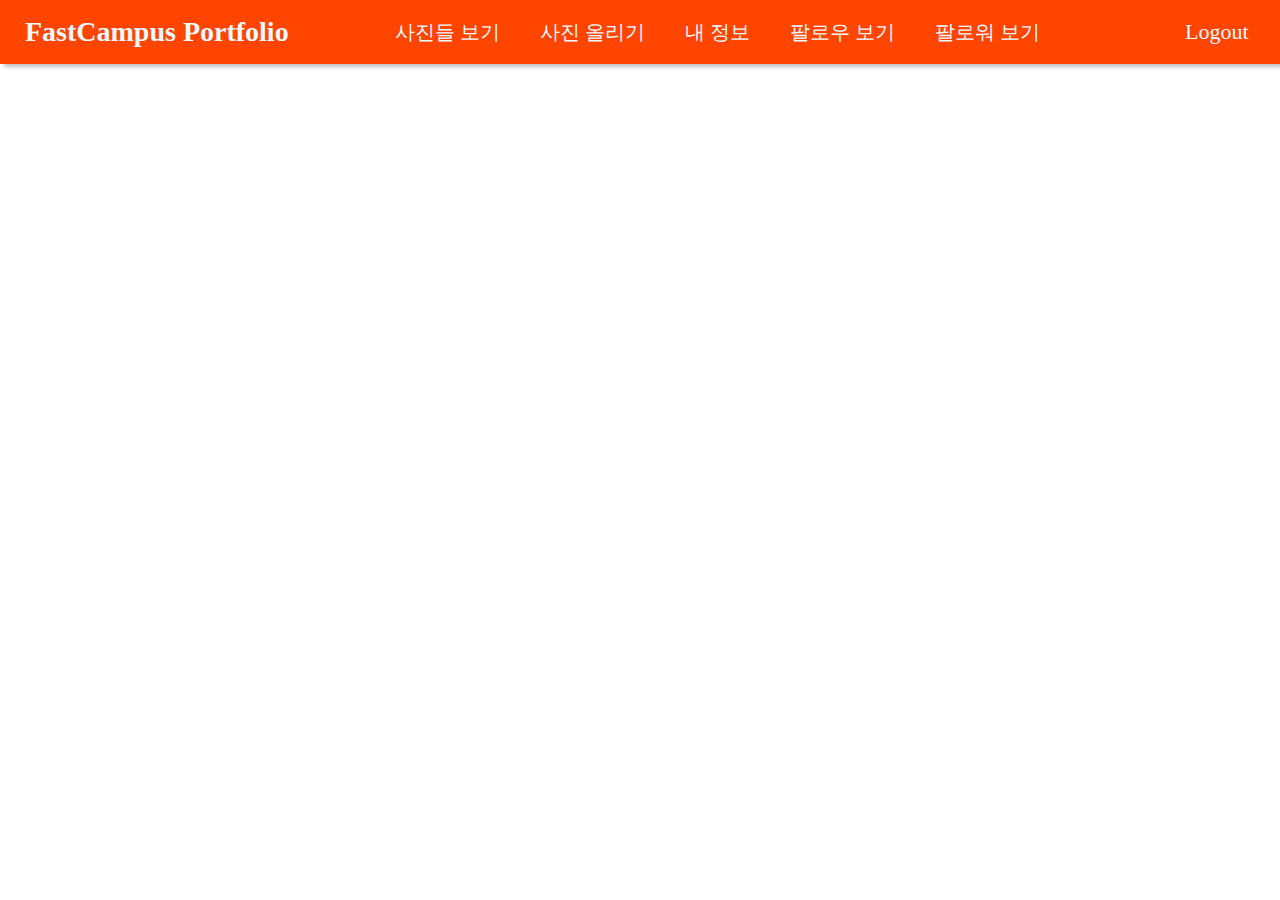
==== css 실습과제/index.html @ 95ad6a4d "add navbar" ====
<!DOCTYPE html>
<html lang="en">
  <head>
    <meta charset="UTF-8" />
    <meta http-equiv="X-UA-Compatible" content="IE=edge" />
    <meta name="viewport" content="width=device-width, initial-scale=1.0" />
    <link rel="stylesheet" href="reset.css" />
    <link rel="stylesheet" href="style.css" />
    <title>Document</title>
  </head>
  <body>
    <header>
      <nav class="navbar">
        <h1 class="navbar-logo">FastCampus Portfolio</h1>
        <ul class="navbar-menu">
          <li>사진들 보기</li>
          <li>사진 올리기</li>
          <li>내 정보</li>
          <li>팔로우 보기</li>
          <li>팔로워 보기</li>
        </ul>
        <div class="logout">Logout</div>
      </nav>
    </header>
    <main></main>
    <footer></footer>
  </body>
</html>
---- css 실습과제/style.css ----
.navbar {
  background-color: #ff4500;
  height: 64px;
  display: grid;
  grid-template-areas: 'left-space logo menu logout right-space';
  grid-template-columns: 25px 350px 1fr 70px 25px;
  align-items: center;
  color: aliceblue;
  box-shadow: 4px 3px 4px 0px rgb(194 194 194);
}

.navbar-logo {
  grid-area: logo;
  font-weight: bold;
  font-size: 28px;
}

.navbar-menu {
  grid-area: menu;
  display: flex;
  font-size: 20px;
}

.navbar-menu > li {
  margin: 0 20px;
}

.navbar-menu > li:hover {
  opacity: 0.7;
  cursor: pointer;
}

.logout {
  grid-area: logout;
  font-size: 22px;
}
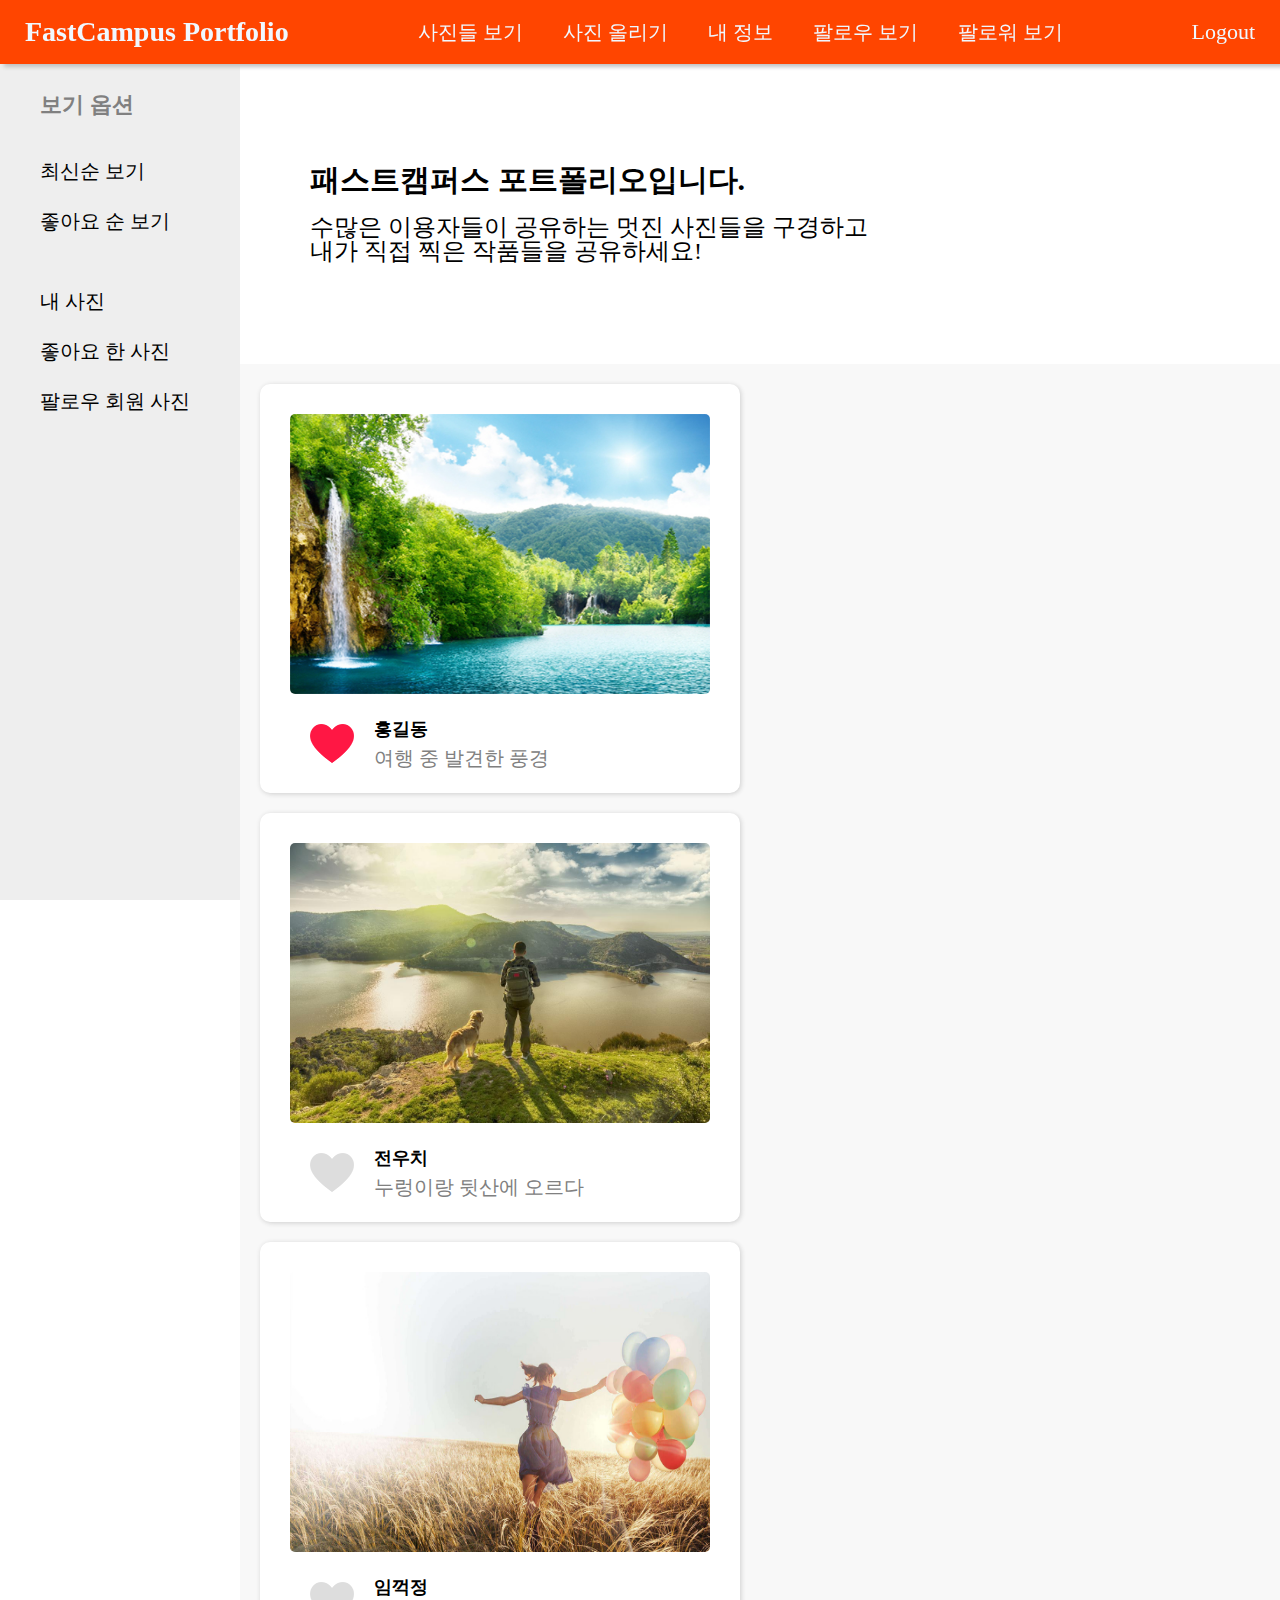
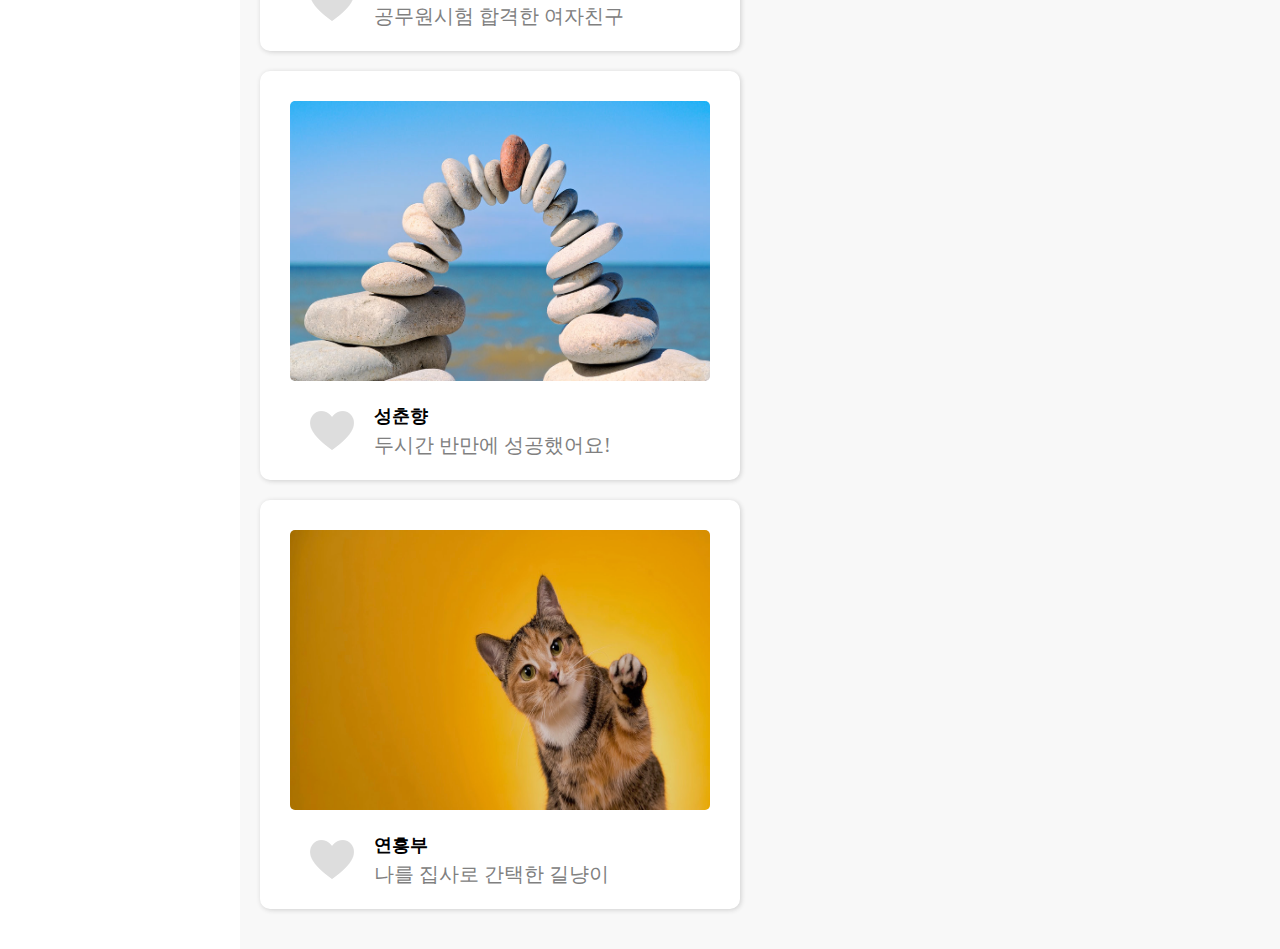
==== commit d6acafa3: "add sidebar and main content" ====
--- a/css 실습과제/index.html
+++ b/css 실습과제/index.html
@@ -9,7 +9,7 @@
     <title>Document</title>
   </head>
   <body>
-    <header>
+    <header class="header">
       <nav class="navbar">
         <h1 class="navbar-logo">FastCampus Portfolio</h1>
         <ul class="navbar-menu">
@@ -22,7 +22,130 @@
         <div class="logout">Logout</div>
       </nav>
     </header>
-    <main></main>
+    <main class="main">
+      <aside class="sidebar">
+        <h1 class="see-option-title">보기 옵션</h1>
+        <ul class="see-option-menu">
+          <li>최신순 보기</li>
+          <li>좋아요 순 보기</li>
+        </ul>
+        <ul class="photo-menu">
+          <li>내 사진</li>
+          <li>좋아요 한 사진</li>
+          <li>팔로우 회원 사진</li>
+        </ul>
+      </aside>
+      <div class="content">
+        <section class="content-intro">
+          <p class="content-intro-title">패스트캠퍼스 포트폴리오입니다.</p>
+          <p class="content-intro-desc">
+            수많은 이용자들이 공유하는 멋진 사진들을 구경하고<br />
+            내가 직접 찍은 작품들을 공유하세요!
+          </p>
+        </section>
+        <section class="content-gallery">
+          <div class="photo">
+            <img
+              src="./images/photo_1.jpg"
+              alt="여행중 발견한 풍경"
+              width="420"
+              height="280"
+            />
+            <p>
+              <img
+                src="./images/heart_on.png"
+                alt="좋아요 버튼"
+                class="heart-btn"
+              />
+              <span class="photo-desc">
+                <span class="username">홍길동</span>
+                <span class="text">여행 중 발견한 풍경</span>
+              </span>
+            </p>
+          </div>
+
+          <div class="photo">
+            <img
+              src="./images/photo_2.jpg"
+              alt="누렁이랑 뒷산에 오르다"
+              width="420"
+              height="280"
+            />
+            <p>
+              <img
+                src="./images/heart_off.png"
+                alt="좋아요 버튼"
+                class="heart-btn"
+              />
+              <span class="photo-desc">
+                <span class="username">전우치</span>
+                <span class="text">누렁이랑 뒷산에 오르다</span>
+              </span>
+            </p>
+          </div>
+
+          <div class="photo">
+            <img
+              src="./images/photo_3.jpg"
+              alt="공무원시험 합격한 여자친구"
+              width="420"
+              height="280"
+            />
+            <p>
+              <img
+                src="./images/heart_off.png"
+                alt="좋아요 버튼"
+                class="heart-btn"
+              />
+              <span class="photo-desc">
+                <span class="username">임꺽정</span>
+                <span class="text">공무원시험 합격한 여자친구</span>
+              </span>
+            </p>
+          </div>
+
+          <div class="photo">
+            <img
+              src="./images/photo_4.jpg"
+              alt="두시간 반만에 성공했어요!"
+              width="420"
+              height="280"
+            />
+            <p>
+              <img
+                src="./images/heart_off.png"
+                alt="좋아요 버튼"
+                class="heart-btn"
+              />
+              <span class="photo-desc">
+                <span class="username">성춘향</span>
+                <span class="text">두시간 반만에 성공했어요!</span>
+              </span>
+            </p>
+          </div>
+
+          <div class="photo">
+            <img
+              src="./images/photo_5.jpg"
+              alt="나를 집사로 간택한 길냥이"
+              width="420"
+              height="280"
+            />
+            <p>
+              <img
+                src="./images/heart_off.png"
+                alt="좋아요 버튼"
+                class="heart-btn"
+              />
+              <span class="photo-desc">
+                <span class="username">연흥부</span>
+                <span class="text">나를 집사로 간택한 길냥이</span>
+              </span>
+            </p>
+          </div>
+        </section>
+      </div>
+    </main>
     <footer></footer>
   </body>
 </html>
--- a/css 실습과제/style.css
+++ b/css 실습과제/style.css
@@ -1,22 +1,26 @@
-.navbar {
+.header {
   background-color: #ff4500;
   height: 64px;
-  display: grid;
-  grid-template-areas: 'left-space logo menu logout right-space';
-  grid-template-columns: 25px 350px 1fr 70px 25px;
-  align-items: center;
+  width: 100%;
+  box-shadow: 4px 3px 4px 0px rgb(194 194 194);
+  position: fixed;
+  z-index: 999;
+}
+
+.navbar {
+  line-height: 64px;
+  margin: 0 25px;
+  display: flex;
+  justify-content: space-between;
   color: aliceblue;
-  box-shadow: 4px 3px 4px 0px rgb(194 194 194);
 }
 
 .navbar-logo {
-  grid-area: logo;
   font-weight: bold;
   font-size: 28px;
 }
 
 .navbar-menu {
-  grid-area: menu;
   display: flex;
   font-size: 20px;
 }
@@ -31,6 +35,125 @@
 }
 
 .logout {
-  grid-area: logout;
   font-size: 22px;
 }
+
+.main {
+  padding: 64px 0 0 240px;
+}
+
+.sidebar {
+  background-color: #eee;
+  width: 240px;
+  position: fixed;
+  top: 64px;
+  left: 0;
+  bottom: 0;
+}
+
+.see-option-title {
+  font-weight: bold;
+  font-size: 22px;
+  color: gray;
+  padding: 30px 40px;
+}
+
+.see-option-title:hover {
+  cursor: pointer;
+}
+
+.see-option-menu {
+  margin-bottom: 30px;
+}
+
+.see-option-menu > li,
+.photo-menu > li {
+  font-size: 20px;
+  padding: 15px 40px;
+}
+
+.see-option-menu > li:hover,
+.photo-menu > li:hover {
+  cursor: pointer;
+  background-color: #444;
+  color: aliceblue;
+}
+
+.content {
+  height: 100vh;
+}
+
+.content-intro {
+  background-color: white;
+  height: 300px;
+  display: flex;
+  flex-direction: column;
+  justify-content: center;
+  padding-left: 70px;
+}
+
+.content-intro-title {
+  font-weight: bold;
+  font-size: 30px;
+  padding-bottom: 20px;
+}
+
+.content-intro-desc {
+  font-size: 24px;
+}
+
+.content-gallery {
+  background-color: rgb(248, 248, 248);
+  padding: 20px;
+}
+
+.photo {
+  background-color: white;
+  box-shadow: 1px 1px 5px 0px #cecece;
+  width: 420px;
+  display: flex;
+  flex-direction: column;
+  padding: 30px 30px 0 30px;
+  margin-bottom: 20px;
+  border-radius: 10px;
+}
+
+.photo:hover {
+  box-shadow: 1px 1px 8px 0px #a7a7a7;
+}
+
+.photo > img {
+  border-radius: 5px;
+}
+
+.photo > p {
+  width: 500px;
+  padding: 10px 0 10px 0;
+  display: flex;
+  align-items: center;
+}
+
+.heart-btn {
+  margin: 20px;
+}
+
+.heart-btn:hover {
+  opacity: 0.5;
+  cursor: pointer;
+}
+
+.photo-desc {
+  display: flex;
+  flex-direction: column;
+}
+
+.photo-desc > .username {
+  font-weight: bold;
+  font-size: 18px;
+  margin-bottom: 10px;
+}
+
+.photo-desc > .text {
+  font-size: 20px;
+  color: rgb(128, 128, 128);
+}
